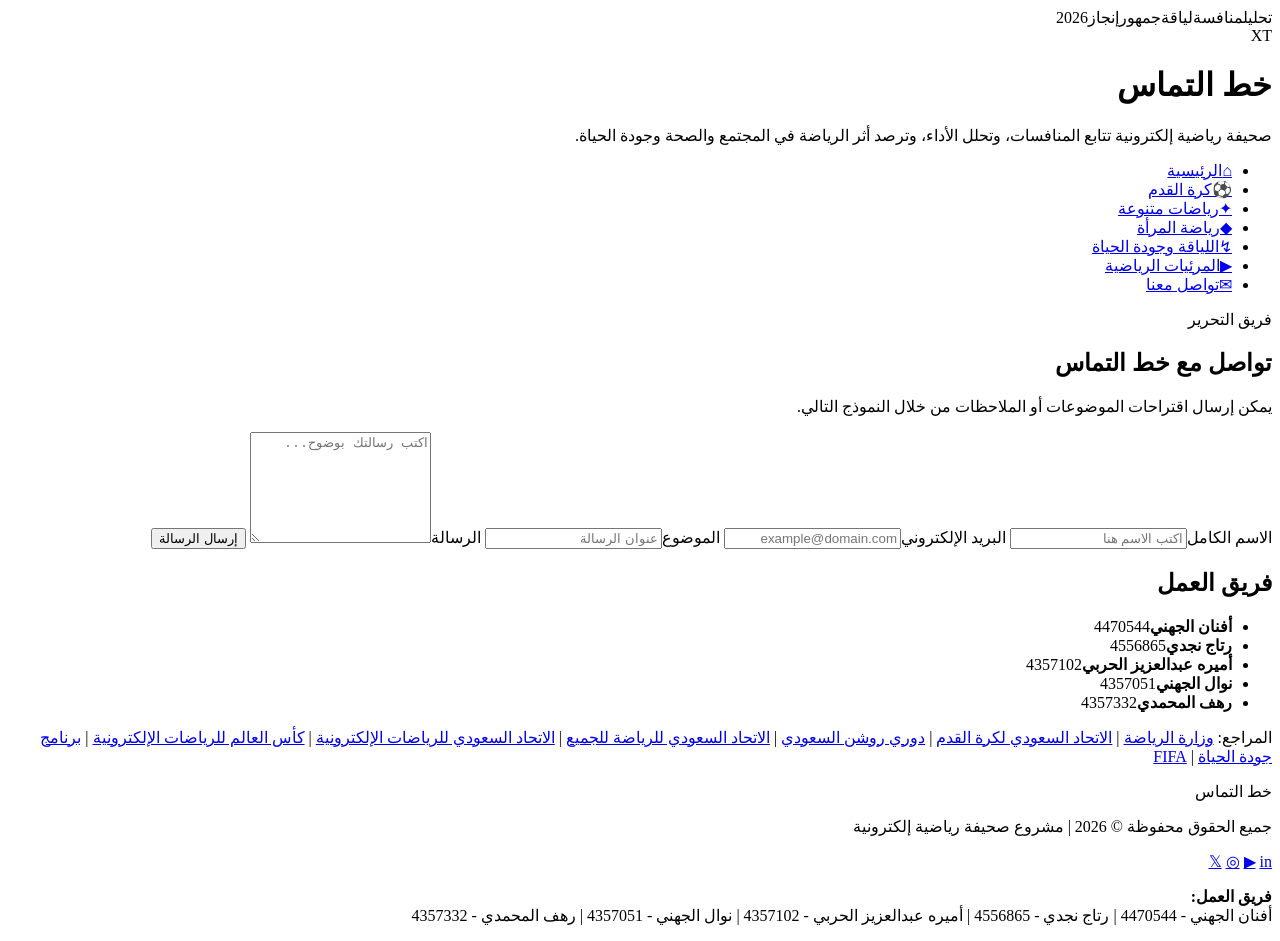
==== contact-1.html @ 6a3353a2 "Add files via upload" ====
<!DOCTYPE html>
<html lang="ar" dir="rtl">
<head>
<meta charset="UTF-8">
<meta name="viewport" content="width=device-width, initial-scale=1.0">
<title>خط التماس | تواصل معنا</title>
<meta name="description" content="صحيفة خط التماس الرياضية الإلكترونية: تحليل ومقالات ومرئيات رياضية حديثة.">
<link rel="stylesheet" href="style.css">
</head>
<body>
<header class="masthead">
  <div class="score-strip"><span>تحليل</span><span>منافسة</span><span>لياقة</span><span>جمهور</span><span>إنجاز</span><span>2026</span></div>
  <div class="brand-zone">
    <div class="brand-mark">XT</div>
    <div><h1>خط التماس</h1><p>صحيفة رياضية إلكترونية تتابع المنافسات، وتحلل الأداء، وترصد أثر الرياضة في المجتمع والصحة وجودة الحياة.</p></div>
  </div>
</header>
<nav class="nav-field"><ul><li><a href="index.html" class=""><span>⌂</span>الرئيسية</a></li>
<li><a href="football.html" class=""><span>⚽</span>كرة القدم</a></li>
<li><a href="sports.html" class=""><span>✦</span>رياضات متنوعة</a></li>
<li><a href="women.html" class=""><span>◆</span>رياضة المرأة</a></li>
<li><a href="fitness.html" class=""><span>↯</span>اللياقة وجودة الحياة</a></li>
<li><a href="media.html" class=""><span>▶</span>المرئيات الرياضية</a></li>
<li><a href="contact.html" class="active"><span>✉</span>تواصل معنا</a></li></ul></nav>
<main>
<section class="page-hero contact-bg">
  <span class="kicker">فريق التحرير</span>
  <h1>تواصل مع خط التماس</h1>
  <p>يمكن إرسال اقتراحات الموضوعات أو الملاحظات من خلال النموذج التالي.</p>
</section>
<section class="contact-layout">
  <form id="contactForm" class="contact-card">
    <label for="name">الاسم الكامل</label><input id="name" type="text" required placeholder="اكتب الاسم هنا">
    <label for="email">البريد الإلكتروني</label><input id="email" type="email" required placeholder="example@domain.com">
    <label for="subject">الموضوع</label><input id="subject" type="text" required placeholder="عنوان الرسالة">
    <label for="message">الرسالة</label><textarea id="message" rows="7" required placeholder="اكتب رسالتك بوضوح..."></textarea>
    <button type="submit">إرسال الرسالة</button>
  </form>
  <aside class="team-card">
    <h2>فريق العمل</h2>
    <ul>
      <li><strong>أفنان الجهني</strong><span>4470544</span></li>
      <li><strong>رتاج نجدي</strong><span>4556865</span></li>
      <li><strong>أميره عبدالعزيز الحربي</strong><span>4357102</span></li>
      <li><strong>نوال الجهني</strong><span>4357051</span></li>
      <li><strong>رهف المحمدي</strong><span>4357332</span></li>
    </ul>
  </aside>
</section>
<p class="references-line">المراجع:
<a href="https://mos.gov.sa/" target="_blank" rel="noopener noreferrer">وزارة الرياضة</a> |
<a href="https://www.saff.com.sa/" target="_blank" rel="noopener noreferrer">الاتحاد السعودي لكرة القدم</a> |
<a href="https://www.spl.com.sa/" target="_blank" rel="noopener noreferrer">دوري روشن السعودي</a> |
<a href="https://sportsforall.com.sa/" target="_blank" rel="noopener noreferrer">الاتحاد السعودي للرياضة للجميع</a> |
<a href="https://saudiesports.sa/" target="_blank" rel="noopener noreferrer">الاتحاد السعودي للرياضات الإلكترونية</a> |
<a href="https://esportsworldcup.com/" target="_blank" rel="noopener noreferrer">كأس العالم للرياضات الإلكترونية</a> |
<a href="https://www.vision2030.gov.sa/ar/explore/programs/quality-of-life-program/" target="_blank" rel="noopener noreferrer">برنامج جودة الحياة</a> |
<a href="https://www.fifa.com/" target="_blank" rel="noopener noreferrer">FIFA</a></p>
</main>
<footer>
  <div class="footer-logo">خط التماس</div>
  <p>جميع الحقوق محفوظة &copy; 2026 | مشروع صحيفة رياضية إلكترونية</p>
  <div class="social-section">
    <a href="https://x.com/" target="_blank" rel="noopener noreferrer" aria-label="إكس">𝕏</a>
    <a href="https://www.instagram.com/" target="_blank" rel="noopener noreferrer" aria-label="إنستغرام">◎</a>
    <a href="https://www.youtube.com/" target="_blank" rel="noopener noreferrer" aria-label="يوتيوب">▶</a>
    <a href="https://www.linkedin.com/" target="_blank" rel="noopener noreferrer" aria-label="لينكدإن">in</a>
  </div>
  <p class="footer-team"><strong>فريق العمل:</strong><br>أفنان الجهني - 4470544 | رتاج نجدي - 4556865 | أميره عبدالعزيز الحربي - 4357102 | نوال الجهني - 4357051 | رهف المحمدي - 4357332</p>
</footer>
<script src="script.js"></script>
</body>
</html>
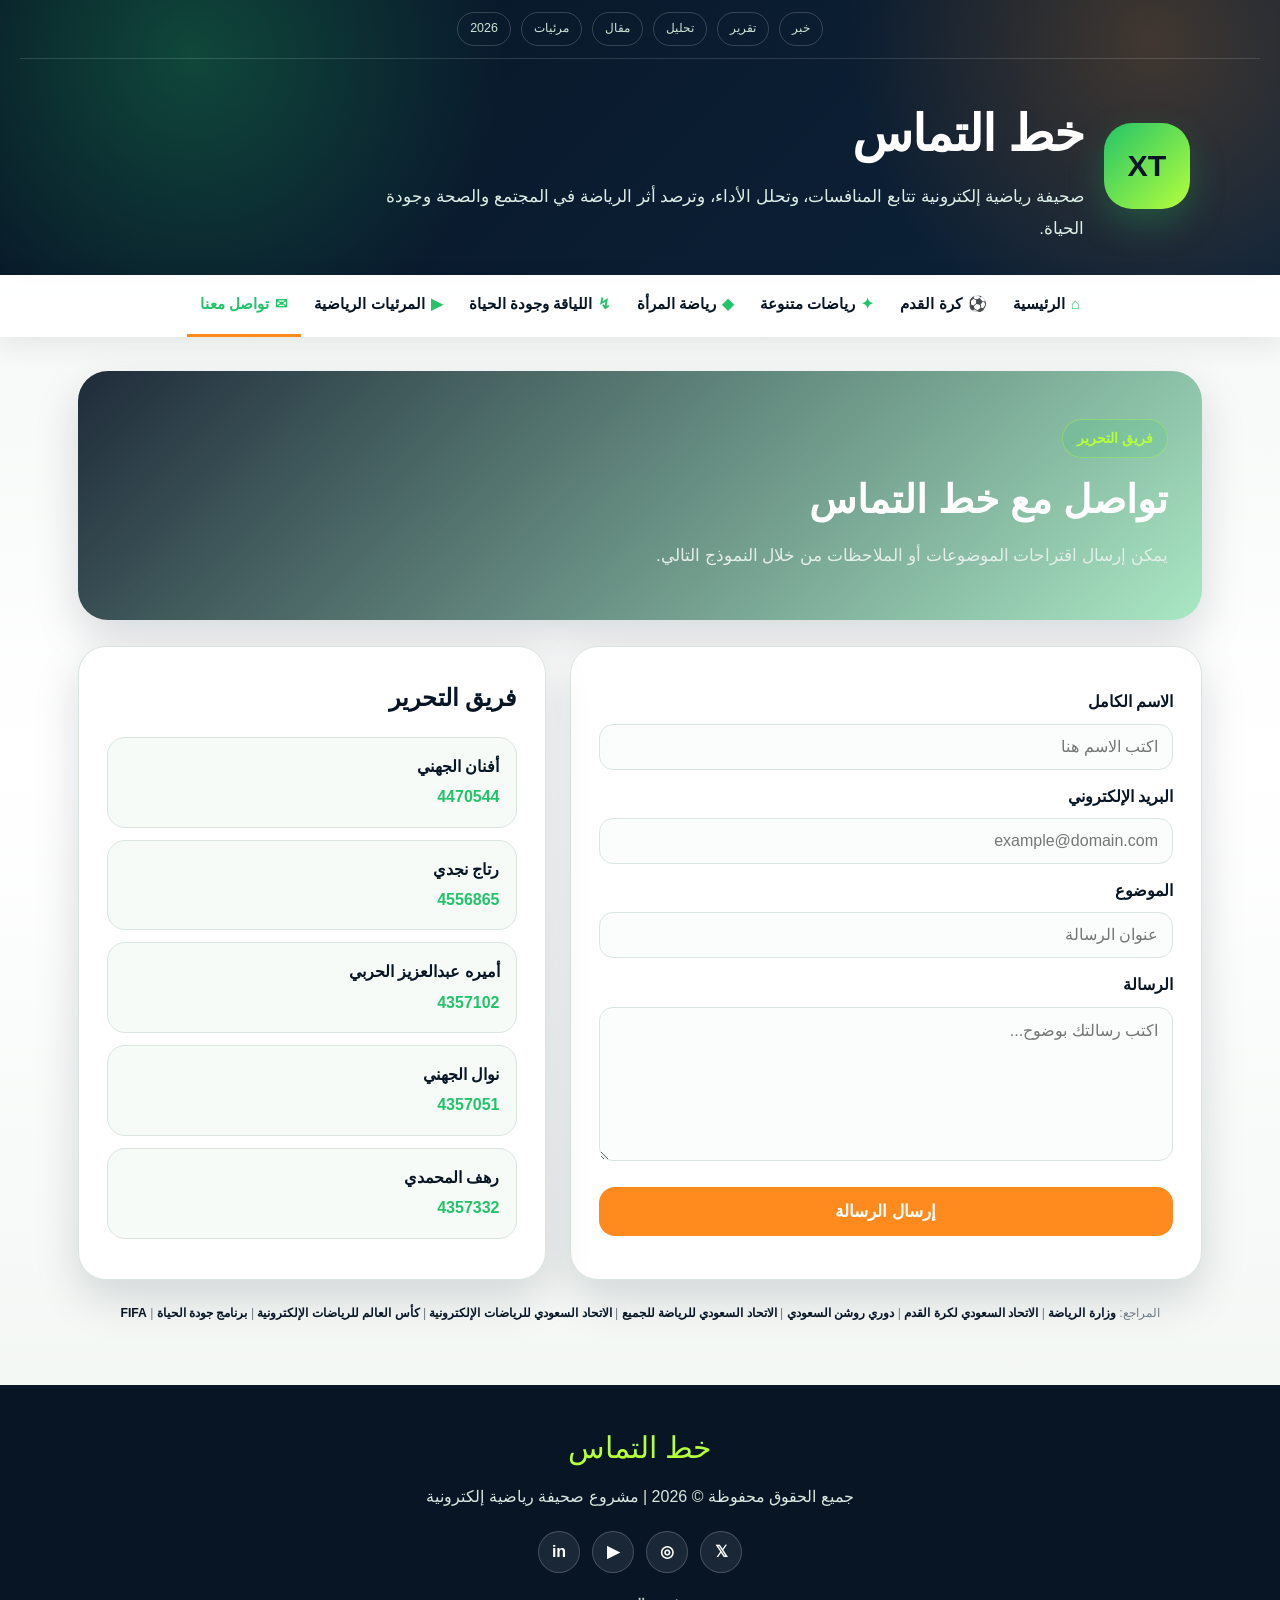
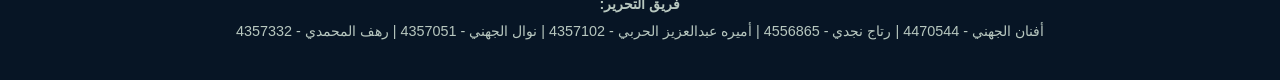
==== commit ccd6af83: "Add files via upload" ====
--- a/contact-1.html
+++ b/contact-1.html
@@ -4,50 +4,61 @@
 <meta charset="UTF-8">
 <meta name="viewport" content="width=device-width, initial-scale=1.0">
 <title>خط التماس | تواصل معنا</title>
-<meta name="description" content="صحيفة خط التماس الرياضية الإلكترونية: تحليل ومقالات ومرئيات رياضية حديثة.">
+<meta name="description" content="صحيفة خط التماس الرياضية الإلكترونية: أخبار وتقارير وتحليلات رياضية حديثة.">
 <link rel="stylesheet" href="style.css">
 </head>
 <body>
 <header class="masthead">
-  <div class="score-strip"><span>تحليل</span><span>منافسة</span><span>لياقة</span><span>جمهور</span><span>إنجاز</span><span>2026</span></div>
-  <div class="brand-zone">
-    <div class="brand-mark">XT</div>
-    <div><h1>خط التماس</h1><p>صحيفة رياضية إلكترونية تتابع المنافسات، وتحلل الأداء، وترصد أثر الرياضة في المجتمع والصحة وجودة الحياة.</p></div>
-  </div>
+    <div class="score-strip">
+        <span>خبر</span><span>تقرير</span><span>تحليل</span><span>مقال</span><span>مرئيات</span><span>2026</span>
+    </div>
+    <div class="brand-zone">
+        <div class="brand-mark">XT</div>
+        <div>
+            <h1>خط التماس</h1>
+            <p>صحيفة رياضية إلكترونية تتابع المنافسات، وتحلل الأداء، وترصد أثر الرياضة في المجتمع والصحة وجودة الحياة.</p>
+        </div>
+    </div>
 </header>
-<nav class="nav-field"><ul><li><a href="index.html" class=""><span>⌂</span>الرئيسية</a></li>
+<nav class="nav-field">
+    <ul><li><a href="index.html" class=""><span>⌂</span>الرئيسية</a></li>
 <li><a href="football.html" class=""><span>⚽</span>كرة القدم</a></li>
 <li><a href="sports.html" class=""><span>✦</span>رياضات متنوعة</a></li>
 <li><a href="women.html" class=""><span>◆</span>رياضة المرأة</a></li>
 <li><a href="fitness.html" class=""><span>↯</span>اللياقة وجودة الحياة</a></li>
 <li><a href="media.html" class=""><span>▶</span>المرئيات الرياضية</a></li>
-<li><a href="contact.html" class="active"><span>✉</span>تواصل معنا</a></li></ul></nav>
+<li><a href="contact.html" class="active"><span>✉</span>تواصل معنا</a></li></ul>
+</nav>
 <main>
 <section class="page-hero contact-bg">
-  <span class="kicker">فريق التحرير</span>
-  <h1>تواصل مع خط التماس</h1>
-  <p>يمكن إرسال اقتراحات الموضوعات أو الملاحظات من خلال النموذج التالي.</p>
+    <span class="kicker">فريق التحرير</span>
+    <h1>تواصل مع خط التماس</h1>
+    <p>يمكن إرسال اقتراحات الموضوعات أو الملاحظات من خلال النموذج التالي.</p>
 </section>
 <section class="contact-layout">
-  <form id="contactForm" class="contact-card">
-    <label for="name">الاسم الكامل</label><input id="name" type="text" required placeholder="اكتب الاسم هنا">
-    <label for="email">البريد الإلكتروني</label><input id="email" type="email" required placeholder="example@domain.com">
-    <label for="subject">الموضوع</label><input id="subject" type="text" required placeholder="عنوان الرسالة">
-    <label for="message">الرسالة</label><textarea id="message" rows="7" required placeholder="اكتب رسالتك بوضوح..."></textarea>
-    <button type="submit">إرسال الرسالة</button>
-  </form>
-  <aside class="team-card">
-    <h2>فريق العمل</h2>
-    <ul>
-      <li><strong>أفنان الجهني</strong><span>4470544</span></li>
-      <li><strong>رتاج نجدي</strong><span>4556865</span></li>
-      <li><strong>أميره عبدالعزيز الحربي</strong><span>4357102</span></li>
-      <li><strong>نوال الجهني</strong><span>4357051</span></li>
-      <li><strong>رهف المحمدي</strong><span>4357332</span></li>
-    </ul>
-  </aside>
+    <form id="contactForm" class="contact-card">
+        <label for="name">الاسم الكامل</label>
+        <input id="name" type="text" required placeholder="اكتب الاسم هنا">
+        <label for="email">البريد الإلكتروني</label>
+        <input id="email" type="email" required placeholder="example@domain.com">
+        <label for="subject">الموضوع</label>
+        <input id="subject" type="text" required placeholder="عنوان الرسالة">
+        <label for="message">الرسالة</label>
+        <textarea id="message" rows="7" required placeholder="اكتب رسالتك بوضوح..."></textarea>
+        <button type="submit">إرسال الرسالة</button>
+    </form>
+    <aside class="team-card">
+        <h2>فريق التحرير</h2>
+        <ul>
+            <li><strong>أفنان الجهني</strong><span>4470544</span></li>
+            <li><strong>رتاج نجدي</strong><span>4556865</span></li>
+            <li><strong>أميره عبدالعزيز الحربي</strong><span>4357102</span></li>
+            <li><strong>نوال الجهني</strong><span>4357051</span></li>
+            <li><strong>رهف المحمدي</strong><span>4357332</span></li>
+        </ul>
+    </aside>
 </section>
-<p class="references-line">المراجع:
+<p class="references-line">المراجع: 
 <a href="https://mos.gov.sa/" target="_blank" rel="noopener noreferrer">وزارة الرياضة</a> |
 <a href="https://www.saff.com.sa/" target="_blank" rel="noopener noreferrer">الاتحاد السعودي لكرة القدم</a> |
 <a href="https://www.spl.com.sa/" target="_blank" rel="noopener noreferrer">دوري روشن السعودي</a> |
@@ -58,15 +69,15 @@
 <a href="https://www.fifa.com/" target="_blank" rel="noopener noreferrer">FIFA</a></p>
 </main>
 <footer>
-  <div class="footer-logo">خط التماس</div>
-  <p>جميع الحقوق محفوظة &copy; 2026 | مشروع صحيفة رياضية إلكترونية</p>
-  <div class="social-section">
-    <a href="https://x.com/" target="_blank" rel="noopener noreferrer" aria-label="إكس">𝕏</a>
-    <a href="https://www.instagram.com/" target="_blank" rel="noopener noreferrer" aria-label="إنستغرام">◎</a>
-    <a href="https://www.youtube.com/" target="_blank" rel="noopener noreferrer" aria-label="يوتيوب">▶</a>
-    <a href="https://www.linkedin.com/" target="_blank" rel="noopener noreferrer" aria-label="لينكدإن">in</a>
-  </div>
-  <p class="footer-team"><strong>فريق العمل:</strong><br>أفنان الجهني - 4470544 | رتاج نجدي - 4556865 | أميره عبدالعزيز الحربي - 4357102 | نوال الجهني - 4357051 | رهف المحمدي - 4357332</p>
+    <div class="footer-logo">خط التماس</div>
+    <p>جميع الحقوق محفوظة &copy; 2026 | مشروع صحيفة رياضية إلكترونية</p>
+    <div class="social-section">
+        <a href="https://x.com/" target="_blank" rel="noopener noreferrer" aria-label="إكس">𝕏</a>
+        <a href="https://www.instagram.com/" target="_blank" rel="noopener noreferrer" aria-label="إنستغرام">◎</a>
+        <a href="https://www.youtube.com/" target="_blank" rel="noopener noreferrer" aria-label="يوتيوب">▶</a>
+        <a href="https://www.linkedin.com/" target="_blank" rel="noopener noreferrer" aria-label="لينكدإن">in</a>
+    </div>
+    <p class="footer-team"><strong>فريق التحرير:</strong><br>أفنان الجهني - 4470544 | رتاج نجدي - 4556865 | أميره عبدالعزيز الحربي - 4357102 | نوال الجهني - 4357051 | رهف المحمدي - 4357332</p>
 </footer>
 <script src="script.js"></script>
 </body>
--- a/style.css
+++ b/style.css
@@ -0,0 +1,22 @@
+@import url('https://fonts.googleapis.com/css2?family=Readex+Pro:wght@400;500;700&family=Noto+Kufi+Arabic:wght@600;700;800&display=swap');
+:root{--navy:#071525;--navy2:#0d233a;--green:#23c469;--lime:#b6ff3b;--orange:#ff8a1d;--white:#fff;--soft:#f3f7f5;--ink:#101820;--muted:#6c7883;--line:#dbe5df;--shadow:0 18px 45px rgba(7,21,37,.15)}
+*{box-sizing:border-box;margin:0;padding:0}
+body{direction:rtl;text-align:right;background:linear-gradient(180deg,#eef4f0 0%,#fff 45%,#eef4f0 100%);color:var(--ink);font-family:'Readex Pro',Tahoma,Arial,sans-serif;line-height:1.9}
+a{text-decoration:none}.masthead{background:radial-gradient(circle at 15% 20%,rgba(35,196,105,.28),transparent 28%),radial-gradient(circle at 90% 15%,rgba(255,138,29,.22),transparent 26%),linear-gradient(135deg,var(--navy),var(--navy2));color:var(--white);padding:0 20px 30px;overflow:hidden;position:relative}
+.score-strip{display:flex;justify-content:center;gap:10px;flex-wrap:wrap;padding:12px 0;border-bottom:1px solid rgba(255,255,255,.14)}
+.score-strip span{font-size:.78rem;color:#cce6d6;border:1px solid rgba(255,255,255,.18);border-radius:999px;padding:4px 12px}
+.brand-zone{max-width:1100px;margin:28px auto 0;display:flex;align-items:center;gap:20px}.brand-mark{width:86px;height:86px;border-radius:28px;background:linear-gradient(135deg,var(--green),var(--lime));color:var(--navy);display:flex;align-items:center;justify-content:center;font-family:'Noto Kufi Arabic',sans-serif;font-weight:800;font-size:1.9rem;box-shadow:0 15px 35px rgba(35,196,105,.25)}
+.brand-zone h1{font-family:'Noto Kufi Arabic',sans-serif;font-size:3.1rem;letter-spacing:-1px}.brand-zone p{max-width:720px;color:#dceee5;font-size:1.05rem}
+.nav-field{background:rgba(255,255,255,.92);backdrop-filter:blur(14px);position:sticky;top:0;z-index:20;box-shadow:0 8px 28px rgba(7,21,37,.08)}
+.nav-field ul{list-style:none;display:flex;justify-content:center;flex-wrap:wrap;max-width:1180px;margin:auto}.nav-field a{color:var(--navy);display:flex;align-items:center;gap:6px;padding:15px 13px;font-size:.95rem;font-weight:700;border-bottom:3px solid transparent}.nav-field a span{color:var(--green);font-weight:800}.nav-field a.active,.nav-field a:hover{border-bottom-color:var(--orange);color:var(--green)}
+main{max-width:1160px;margin:34px auto;padding:0 18px}.lead-arena{display:grid;grid-template-columns:1fr 1fr;gap:28px;align-items:center;background:var(--navy);color:var(--white);border-radius:30px;padding:34px;box-shadow:var(--shadow);overflow:hidden}.kicker{display:inline-block;background:rgba(35,196,105,.14);color:var(--lime);border:1px solid rgba(182,255,59,.35);padding:6px 14px;border-radius:999px;font-size:.85rem;font-weight:700;margin-bottom:14px}
+.lead-copy h2{font-family:'Noto Kufi Arabic',sans-serif;font-size:2.8rem;line-height:1.35;margin-bottom:14px}.lead-copy p{color:#e3eee8;margin-bottom:13px;text-align:justify}.action-link{display:inline-block;margin-top:10px;background:var(--orange);color:#fff;padding:12px 22px;border-radius:14px;font-weight:700}.lead-visual{position:relative}.lead-visual img{width:100%;height:390px;object-fit:cover;border-radius:26px;filter:saturate(1.08)}.floating-card{position:absolute;bottom:18px;right:18px;background:rgba(255,255,255,.92);color:var(--navy);border-radius:18px;padding:14px 18px;box-shadow:var(--shadow)}.floating-card strong{display:block;color:var(--green);font-size:1.2rem}
+.dashboard{display:grid;grid-template-columns:repeat(3,1fr);gap:18px;margin:26px 0}.dash-item{background:#fff;border:1px solid var(--line);border-radius:22px;padding:22px;box-shadow:0 12px 30px rgba(7,21,37,.06)}.dash-item strong{display:block;color:var(--navy);font-size:1.35rem;margin-bottom:4px}.dash-item span{color:var(--muted)}
+.section-title{margin:42px 0 22px;display:flex;align-items:end;justify-content:space-between;gap:18px;border-right:7px solid var(--green);padding-right:18px}.section-title span{color:var(--orange);font-weight:700}.section-title h2{font-family:'Noto Kufi Arabic',sans-serif;color:var(--navy);font-size:1.9rem}.portal-grid{display:grid;grid-template-columns:repeat(auto-fit,minmax(245px,1fr));gap:22px}.portal-grid article{background:#fff;border-radius:24px;overflow:hidden;box-shadow:var(--shadow);border:1px solid rgba(7,21,37,.06)}.portal-grid img{width:100%;height:190px;object-fit:cover}.portal-grid div{padding:20px}.portal-grid span{color:var(--orange);font-size:1.6rem}.portal-grid h3{font-family:'Noto Kufi Arabic',sans-serif;color:var(--navy);font-size:1.3rem}.portal-grid p{color:var(--muted);font-size:.98rem;margin:8px 0 16px}.portal-grid a{color:var(--green);font-weight:700}
+.page-hero{border-radius:30px;padding:48px 34px;color:#fff;background:linear-gradient(135deg,rgba(7,21,37,.92),rgba(13,35,58,.82)),url('https://images.unsplash.com/photo-1574629810360-7efbbe195018?auto=format&fit=crop&w=1500&q=80') center/cover;box-shadow:var(--shadow)}.page-hero h1{font-family:'Noto Kufi Arabic',sans-serif;font-size:2.45rem;line-height:1.45;max-width:880px}.page-hero p{max-width:850px;color:#e4eee8;font-size:1.08rem;margin-top:10px}
+.sports-bg{background:linear-gradient(135deg,rgba(7,21,37,.9),rgba(35,196,105,.45)),url('https://images.unsplash.com/photo-1553284965-83fd3e82fa5a?auto=format&fit=crop&w=1500&q=80') center/cover}.women-bg{background:linear-gradient(135deg,rgba(7,21,37,.9),rgba(255,138,29,.34)),url('https://images.unsplash.com/photo-1571019613454-1cb2f99b2d8b?auto=format&fit=crop&w=1500&q=80') center/cover}.fitness-bg{background:linear-gradient(135deg,rgba(7,21,37,.9),rgba(35,196,105,.36)),url('https://images.unsplash.com/photo-1476480862126-209bfaa8edc8?auto=format&fit=crop&w=1500&q=80') center/cover}.media-bg{background:linear-gradient(135deg,rgba(7,21,37,.9),rgba(255,138,29,.4)),url('https://images.unsplash.com/photo-1461896836934-ffe607ba8211?auto=format&fit=crop&w=1500&q=80') center/cover}.contact-bg{background:linear-gradient(135deg,rgba(7,21,37,.9),rgba(35,196,105,.38)),url('https://images.unsplash.com/photo-1522778119026-d647f0596c20?auto=format&fit=crop&w=1500&q=80') center/cover}
+.article-shell{margin-top:26px;display:grid;gap:26px}.long-read{background:#fff;border:1px solid var(--line);border-radius:28px;padding:28px;box-shadow:0 14px 34px rgba(7,21,37,.07)}.read-head{display:flex;align-items:center;gap:12px;flex-wrap:wrap;margin-bottom:16px}.read-head span{background:var(--navy);color:var(--lime);border-radius:999px;padding:6px 14px;font-size:.84rem}.read-head h2{font-family:'Noto Kufi Arabic',sans-serif;color:var(--navy);font-size:1.65rem}.long-read img{width:100%;height:350px;object-fit:cover;border-radius:22px;margin-bottom:20px}.long-read p{color:#37424a;margin-bottom:14px;text-align:justify;font-size:1.04rem}.source-note{background:#f6fbf8;border-right:5px solid var(--green);padding:13px 16px;border-radius:16px;color:#52606a!important}.source-note a{color:var(--navy);font-weight:700}
+.visual-panel{background:#fff;border-radius:26px;padding:28px;box-shadow:var(--shadow);border:1px solid var(--line)}.visual-panel h2{font-family:'Noto Kufi Arabic',sans-serif;color:var(--navy);margin-bottom:18px}.media-cards,.video-grid{display:grid;grid-template-columns:repeat(auto-fit,minmax(220px,1fr));gap:18px}.media-cards div,.video-card{background:linear-gradient(180deg,#fff,#f6fbf8);border:1px solid var(--line);border-radius:20px;padding:20px}.media-cards strong,.video-card h3{color:var(--navy);font-size:1.15rem}.media-cards p,.video-card p{color:var(--muted);margin-top:8px}.video-card{text-align:center}.play{width:58px;height:58px;border-radius:50%;margin:0 auto 12px;background:var(--orange);color:#fff;display:flex;align-items:center;justify-content:center;font-weight:800}.video-card a{display:inline-block;margin-top:14px;background:var(--green);color:#fff;padding:9px 18px;border-radius:13px;font-weight:700}.timeline-sport{display:flex;align-items:center;justify-content:center;gap:12px;flex-wrap:wrap;margin:20px 0}.timeline-sport div{background:var(--navy);color:#fff;border-radius:18px;padding:14px 22px;font-weight:700}.timeline-sport span{width:42px;height:4px;border-radius:999px;background:var(--orange)}
+.contact-layout{display:grid;grid-template-columns:1.15fr .85fr;gap:24px;margin-top:26px}.contact-card,.team-card{background:#fff;border-radius:28px;padding:28px;box-shadow:var(--shadow);border:1px solid var(--line)}.contact-card label{display:block;color:var(--navy);font-weight:700;margin:12px 0 6px}.contact-card input,.contact-card textarea{width:100%;border:1px solid var(--line);border-radius:14px;padding:13px 14px;font-family:inherit;font-size:1rem;background:#fbfdfc}.contact-card input:focus,.contact-card textarea:focus{outline:none;border-color:var(--green)}.contact-card button{width:100%;margin-top:16px;border:0;background:var(--orange);color:#fff;border-radius:16px;padding:14px;font-weight:800;font-size:1.05rem;cursor:pointer}.team-card h2{font-family:'Noto Kufi Arabic',sans-serif;color:var(--navy);margin-bottom:16px}.team-card ul{list-style:none}.team-card li{background:#f6fbf8;border:1px solid var(--line);border-radius:18px;padding:14px 16px;margin-bottom:12px}.team-card strong{display:block;color:var(--navy)}.team-card span{color:var(--green);font-weight:700}.references-line{margin:22px auto 0;font-size:.76rem;color:#6f7b84;text-align:center}.references-line a{font-size:.76rem;color:var(--navy);font-weight:700}
+footer{margin-top:60px;background:var(--navy);color:#dbe8e1;padding:34px 20px;text-align:center}.footer-logo{font-family:'Noto Kufi Arabic',sans-serif;font-size:1.9rem;color:var(--lime);margin-bottom:6px}.social-section{display:flex;gap:12px;justify-content:center;margin:18px 0}.social-section a{width:42px;height:42px;border-radius:50%;display:flex;align-items:center;justify-content:center;background:rgba(255,255,255,.08);color:#fff;border:1px solid rgba(255,255,255,.2);font-weight:800}.footer-team{font-size:.9rem;color:#b7c7bf}
+@media(max-width:800px){.brand-zone{align-items:flex-start}.brand-zone h1{font-size:2.25rem}.brand-mark{width:70px;height:70px;font-size:1.45rem}.nav-field a{font-size:.86rem;padding:11px 8px}main{padding:0 12px;margin:24px auto}.lead-arena,.contact-layout{grid-template-columns:1fr}.lead-arena{padding:24px;border-radius:24px}.lead-copy h2,.page-hero h1{font-size:1.85rem}.lead-visual img,.long-read img{height:245px}.dashboard{grid-template-columns:1fr}.section-title{display:block}.long-read,.visual-panel,.contact-card,.team-card{padding:20px}.timeline-sport span{width:24px}}
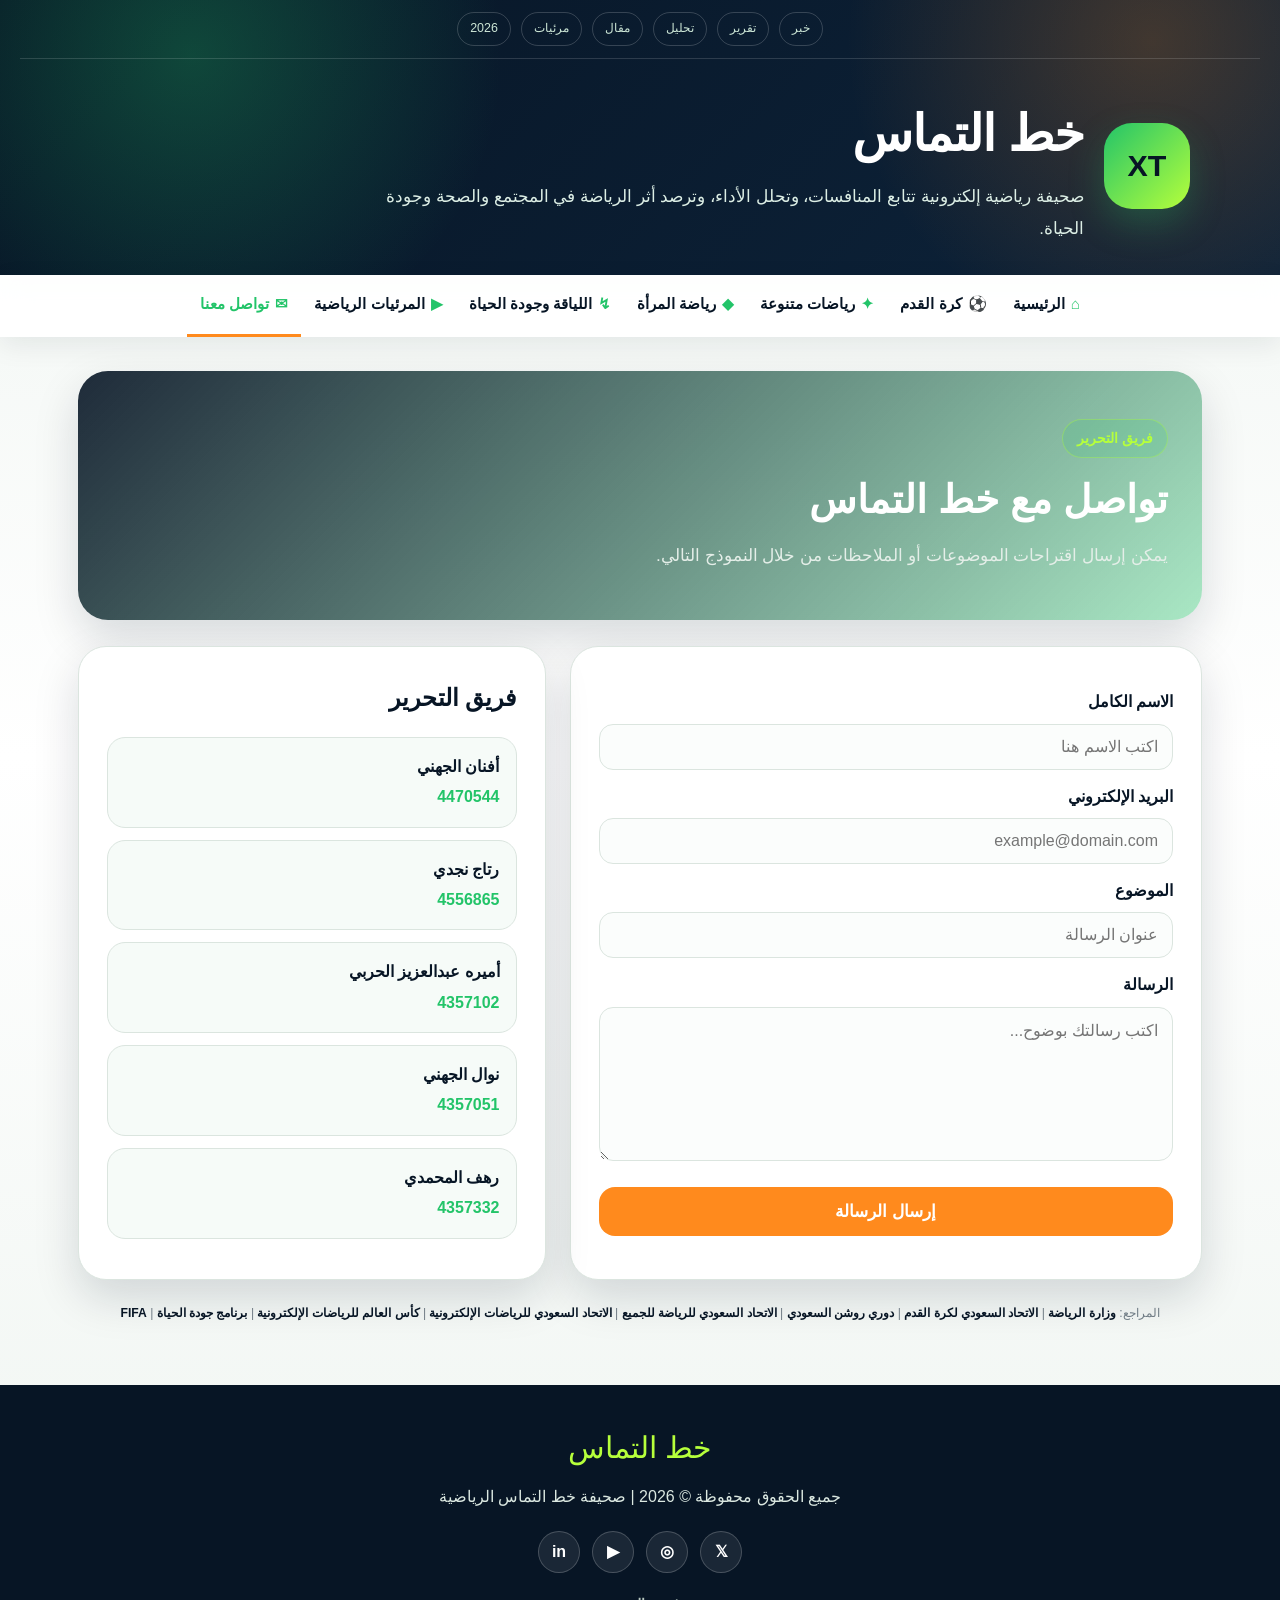
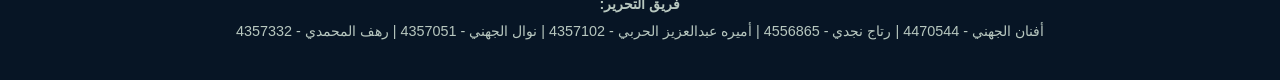
==== commit 585d62c1: "Add files via upload" ====
--- a/contact-1.html
+++ b/contact-1.html
@@ -10,7 +10,12 @@
 <body>
 <header class="masthead">
     <div class="score-strip">
-        <span>خبر</span><span>تقرير</span><span>تحليل</span><span>مقال</span><span>مرئيات</span><span>2026</span>
+        <span>خبر</span>
+        <span>تقرير</span>
+        <span>تحليل</span>
+        <span>مقال</span>
+        <span>مرئيات</span>
+        <span>2026</span>
     </div>
     <div class="brand-zone">
         <div class="brand-mark">XT</div>
@@ -21,13 +26,15 @@
     </div>
 </header>
 <nav class="nav-field">
-    <ul><li><a href="index.html" class=""><span>⌂</span>الرئيسية</a></li>
+    <ul>
+        <li><a href="index.html" class=""><span>⌂</span>الرئيسية</a></li>
 <li><a href="football.html" class=""><span>⚽</span>كرة القدم</a></li>
 <li><a href="sports.html" class=""><span>✦</span>رياضات متنوعة</a></li>
 <li><a href="women.html" class=""><span>◆</span>رياضة المرأة</a></li>
 <li><a href="fitness.html" class=""><span>↯</span>اللياقة وجودة الحياة</a></li>
 <li><a href="media.html" class=""><span>▶</span>المرئيات الرياضية</a></li>
-<li><a href="contact.html" class="active"><span>✉</span>تواصل معنا</a></li></ul>
+<li><a href="contact.html" class="active"><span>✉</span>تواصل معنا</a></li>
+    </ul>
 </nav>
 <main>
 <section class="page-hero contact-bg">
@@ -39,14 +46,19 @@
     <form id="contactForm" class="contact-card">
         <label for="name">الاسم الكامل</label>
         <input id="name" type="text" required placeholder="اكتب الاسم هنا">
+
         <label for="email">البريد الإلكتروني</label>
         <input id="email" type="email" required placeholder="example@domain.com">
+
         <label for="subject">الموضوع</label>
         <input id="subject" type="text" required placeholder="عنوان الرسالة">
+
         <label for="message">الرسالة</label>
         <textarea id="message" rows="7" required placeholder="اكتب رسالتك بوضوح..."></textarea>
+
         <button type="submit">إرسال الرسالة</button>
     </form>
+
     <aside class="team-card">
         <h2>فريق التحرير</h2>
         <ul>
@@ -70,7 +82,7 @@
 </main>
 <footer>
     <div class="footer-logo">خط التماس</div>
-    <p>جميع الحقوق محفوظة &copy; 2026 | مشروع صحيفة رياضية إلكترونية</p>
+    <p>جميع الحقوق محفوظة &copy; 2026 | صحيفة خط التماس الرياضية</p>
     <div class="social-section">
         <a href="https://x.com/" target="_blank" rel="noopener noreferrer" aria-label="إكس">𝕏</a>
         <a href="https://www.instagram.com/" target="_blank" rel="noopener noreferrer" aria-label="إنستغرام">◎</a>
--- a/style.css
+++ b/style.css
@@ -1,22 +1,62 @@
 @import url('https://fonts.googleapis.com/css2?family=Readex+Pro:wght@400;500;700&family=Noto+Kufi+Arabic:wght@600;700;800&display=swap');
-:root{--navy:#071525;--navy2:#0d233a;--green:#23c469;--lime:#b6ff3b;--orange:#ff8a1d;--white:#fff;--soft:#f3f7f5;--ink:#101820;--muted:#6c7883;--line:#dbe5df;--shadow:0 18px 45px rgba(7,21,37,.15)}
+
+:root{
+    --navy:#071525;--navy2:#0d233a;--green:#23c469;--lime:#b6ff3b;--orange:#ff8a1d;--white:#ffffff;--soft:#f3f7f5;--ink:#101820;--muted:#6c7883;--line:#dbe5df;--shadow:0 18px 45px rgba(7,21,37,.15)
+}
 *{box-sizing:border-box;margin:0;padding:0}
-body{direction:rtl;text-align:right;background:linear-gradient(180deg,#eef4f0 0%,#fff 45%,#eef4f0 100%);color:var(--ink);font-family:'Readex Pro',Tahoma,Arial,sans-serif;line-height:1.9}
-a{text-decoration:none}.masthead{background:radial-gradient(circle at 15% 20%,rgba(35,196,105,.28),transparent 28%),radial-gradient(circle at 90% 15%,rgba(255,138,29,.22),transparent 26%),linear-gradient(135deg,var(--navy),var(--navy2));color:var(--white);padding:0 20px 30px;overflow:hidden;position:relative}
+body{direction:rtl;text-align:right;background:linear-gradient(180deg,#eef4f0 0%,#ffffff 45%,#eef4f0 100%);color:var(--ink);font-family:'Readex Pro',Tahoma,Arial,sans-serif;line-height:1.9}
+a{text-decoration:none}
+.masthead{background:radial-gradient(circle at 15% 20%,rgba(35,196,105,.28),transparent 28%),radial-gradient(circle at 90% 15%,rgba(255,138,29,.22),transparent 26%),linear-gradient(135deg,var(--navy),var(--navy2));color:var(--white);padding:0 20px 30px;overflow:hidden;position:relative}
 .score-strip{display:flex;justify-content:center;gap:10px;flex-wrap:wrap;padding:12px 0;border-bottom:1px solid rgba(255,255,255,.14)}
 .score-strip span{font-size:.78rem;color:#cce6d6;border:1px solid rgba(255,255,255,.18);border-radius:999px;padding:4px 12px}
-.brand-zone{max-width:1100px;margin:28px auto 0;display:flex;align-items:center;gap:20px}.brand-mark{width:86px;height:86px;border-radius:28px;background:linear-gradient(135deg,var(--green),var(--lime));color:var(--navy);display:flex;align-items:center;justify-content:center;font-family:'Noto Kufi Arabic',sans-serif;font-weight:800;font-size:1.9rem;box-shadow:0 15px 35px rgba(35,196,105,.25)}
-.brand-zone h1{font-family:'Noto Kufi Arabic',sans-serif;font-size:3.1rem;letter-spacing:-1px}.brand-zone p{max-width:720px;color:#dceee5;font-size:1.05rem}
+.brand-zone{max-width:1100px;margin:28px auto 0;display:flex;align-items:center;gap:20px}
+.brand-mark{width:86px;height:86px;border-radius:28px;background:linear-gradient(135deg,var(--green),var(--lime));color:var(--navy);display:flex;align-items:center;justify-content:center;font-family:'Noto Kufi Arabic',sans-serif;font-weight:800;font-size:1.9rem;box-shadow:0 15px 35px rgba(35,196,105,.25)}
+.brand-zone h1{font-family:'Noto Kufi Arabic',sans-serif;font-size:3.1rem;letter-spacing:-1px}
+.brand-zone p{max-width:720px;color:#dceee5;font-size:1.05rem}
 .nav-field{background:rgba(255,255,255,.92);backdrop-filter:blur(14px);position:sticky;top:0;z-index:20;box-shadow:0 8px 28px rgba(7,21,37,.08)}
-.nav-field ul{list-style:none;display:flex;justify-content:center;flex-wrap:wrap;max-width:1180px;margin:auto}.nav-field a{color:var(--navy);display:flex;align-items:center;gap:6px;padding:15px 13px;font-size:.95rem;font-weight:700;border-bottom:3px solid transparent}.nav-field a span{color:var(--green);font-weight:800}.nav-field a.active,.nav-field a:hover{border-bottom-color:var(--orange);color:var(--green)}
-main{max-width:1160px;margin:34px auto;padding:0 18px}.lead-arena{display:grid;grid-template-columns:1fr 1fr;gap:28px;align-items:center;background:var(--navy);color:var(--white);border-radius:30px;padding:34px;box-shadow:var(--shadow);overflow:hidden}.kicker{display:inline-block;background:rgba(35,196,105,.14);color:var(--lime);border:1px solid rgba(182,255,59,.35);padding:6px 14px;border-radius:999px;font-size:.85rem;font-weight:700;margin-bottom:14px}
-.lead-copy h2{font-family:'Noto Kufi Arabic',sans-serif;font-size:2.8rem;line-height:1.35;margin-bottom:14px}.lead-copy p{color:#e3eee8;margin-bottom:13px;text-align:justify}.action-link{display:inline-block;margin-top:10px;background:var(--orange);color:#fff;padding:12px 22px;border-radius:14px;font-weight:700}.lead-visual{position:relative}.lead-visual img{width:100%;height:390px;object-fit:cover;border-radius:26px;filter:saturate(1.08)}.floating-card{position:absolute;bottom:18px;right:18px;background:rgba(255,255,255,.92);color:var(--navy);border-radius:18px;padding:14px 18px;box-shadow:var(--shadow)}.floating-card strong{display:block;color:var(--green);font-size:1.2rem}
-.dashboard{display:grid;grid-template-columns:repeat(3,1fr);gap:18px;margin:26px 0}.dash-item{background:#fff;border:1px solid var(--line);border-radius:22px;padding:22px;box-shadow:0 12px 30px rgba(7,21,37,.06)}.dash-item strong{display:block;color:var(--navy);font-size:1.35rem;margin-bottom:4px}.dash-item span{color:var(--muted)}
-.section-title{margin:42px 0 22px;display:flex;align-items:end;justify-content:space-between;gap:18px;border-right:7px solid var(--green);padding-right:18px}.section-title span{color:var(--orange);font-weight:700}.section-title h2{font-family:'Noto Kufi Arabic',sans-serif;color:var(--navy);font-size:1.9rem}.portal-grid{display:grid;grid-template-columns:repeat(auto-fit,minmax(245px,1fr));gap:22px}.portal-grid article{background:#fff;border-radius:24px;overflow:hidden;box-shadow:var(--shadow);border:1px solid rgba(7,21,37,.06)}.portal-grid img{width:100%;height:190px;object-fit:cover}.portal-grid div{padding:20px}.portal-grid span{color:var(--orange);font-size:1.6rem}.portal-grid h3{font-family:'Noto Kufi Arabic',sans-serif;color:var(--navy);font-size:1.3rem}.portal-grid p{color:var(--muted);font-size:.98rem;margin:8px 0 16px}.portal-grid a{color:var(--green);font-weight:700}
-.page-hero{border-radius:30px;padding:48px 34px;color:#fff;background:linear-gradient(135deg,rgba(7,21,37,.92),rgba(13,35,58,.82)),url('https://images.unsplash.com/photo-1574629810360-7efbbe195018?auto=format&fit=crop&w=1500&q=80') center/cover;box-shadow:var(--shadow)}.page-hero h1{font-family:'Noto Kufi Arabic',sans-serif;font-size:2.45rem;line-height:1.45;max-width:880px}.page-hero p{max-width:850px;color:#e4eee8;font-size:1.08rem;margin-top:10px}
-.sports-bg{background:linear-gradient(135deg,rgba(7,21,37,.9),rgba(35,196,105,.45)),url('https://images.unsplash.com/photo-1553284965-83fd3e82fa5a?auto=format&fit=crop&w=1500&q=80') center/cover}.women-bg{background:linear-gradient(135deg,rgba(7,21,37,.9),rgba(255,138,29,.34)),url('https://images.unsplash.com/photo-1571019613454-1cb2f99b2d8b?auto=format&fit=crop&w=1500&q=80') center/cover}.fitness-bg{background:linear-gradient(135deg,rgba(7,21,37,.9),rgba(35,196,105,.36)),url('https://images.unsplash.com/photo-1476480862126-209bfaa8edc8?auto=format&fit=crop&w=1500&q=80') center/cover}.media-bg{background:linear-gradient(135deg,rgba(7,21,37,.9),rgba(255,138,29,.4)),url('https://images.unsplash.com/photo-1461896836934-ffe607ba8211?auto=format&fit=crop&w=1500&q=80') center/cover}.contact-bg{background:linear-gradient(135deg,rgba(7,21,37,.9),rgba(35,196,105,.38)),url('https://images.unsplash.com/photo-1522778119026-d647f0596c20?auto=format&fit=crop&w=1500&q=80') center/cover}
-.article-shell{margin-top:26px;display:grid;gap:26px}.long-read{background:#fff;border:1px solid var(--line);border-radius:28px;padding:28px;box-shadow:0 14px 34px rgba(7,21,37,.07)}.read-head{display:flex;align-items:center;gap:12px;flex-wrap:wrap;margin-bottom:16px}.read-head span{background:var(--navy);color:var(--lime);border-radius:999px;padding:6px 14px;font-size:.84rem}.read-head h2{font-family:'Noto Kufi Arabic',sans-serif;color:var(--navy);font-size:1.65rem}.long-read img{width:100%;height:350px;object-fit:cover;border-radius:22px;margin-bottom:20px}.long-read p{color:#37424a;margin-bottom:14px;text-align:justify;font-size:1.04rem}.source-note{background:#f6fbf8;border-right:5px solid var(--green);padding:13px 16px;border-radius:16px;color:#52606a!important}.source-note a{color:var(--navy);font-weight:700}
-.visual-panel{background:#fff;border-radius:26px;padding:28px;box-shadow:var(--shadow);border:1px solid var(--line)}.visual-panel h2{font-family:'Noto Kufi Arabic',sans-serif;color:var(--navy);margin-bottom:18px}.media-cards,.video-grid{display:grid;grid-template-columns:repeat(auto-fit,minmax(220px,1fr));gap:18px}.media-cards div,.video-card{background:linear-gradient(180deg,#fff,#f6fbf8);border:1px solid var(--line);border-radius:20px;padding:20px}.media-cards strong,.video-card h3{color:var(--navy);font-size:1.15rem}.media-cards p,.video-card p{color:var(--muted);margin-top:8px}.video-card{text-align:center}.play{width:58px;height:58px;border-radius:50%;margin:0 auto 12px;background:var(--orange);color:#fff;display:flex;align-items:center;justify-content:center;font-weight:800}.video-card a{display:inline-block;margin-top:14px;background:var(--green);color:#fff;padding:9px 18px;border-radius:13px;font-weight:700}.timeline-sport{display:flex;align-items:center;justify-content:center;gap:12px;flex-wrap:wrap;margin:20px 0}.timeline-sport div{background:var(--navy);color:#fff;border-radius:18px;padding:14px 22px;font-weight:700}.timeline-sport span{width:42px;height:4px;border-radius:999px;background:var(--orange)}
-.contact-layout{display:grid;grid-template-columns:1.15fr .85fr;gap:24px;margin-top:26px}.contact-card,.team-card{background:#fff;border-radius:28px;padding:28px;box-shadow:var(--shadow);border:1px solid var(--line)}.contact-card label{display:block;color:var(--navy);font-weight:700;margin:12px 0 6px}.contact-card input,.contact-card textarea{width:100%;border:1px solid var(--line);border-radius:14px;padding:13px 14px;font-family:inherit;font-size:1rem;background:#fbfdfc}.contact-card input:focus,.contact-card textarea:focus{outline:none;border-color:var(--green)}.contact-card button{width:100%;margin-top:16px;border:0;background:var(--orange);color:#fff;border-radius:16px;padding:14px;font-weight:800;font-size:1.05rem;cursor:pointer}.team-card h2{font-family:'Noto Kufi Arabic',sans-serif;color:var(--navy);margin-bottom:16px}.team-card ul{list-style:none}.team-card li{background:#f6fbf8;border:1px solid var(--line);border-radius:18px;padding:14px 16px;margin-bottom:12px}.team-card strong{display:block;color:var(--navy)}.team-card span{color:var(--green);font-weight:700}.references-line{margin:22px auto 0;font-size:.76rem;color:#6f7b84;text-align:center}.references-line a{font-size:.76rem;color:var(--navy);font-weight:700}
+.nav-field ul{list-style:none;display:flex;justify-content:center;flex-wrap:wrap;max-width:1180px;margin:auto}
+.nav-field a{color:var(--navy);display:flex;align-items:center;gap:6px;padding:15px 13px;font-size:.95rem;font-weight:700;border-bottom:3px solid transparent}
+.nav-field a span{color:var(--green);font-weight:800}
+.nav-field a.active,.nav-field a:hover{border-bottom-color:var(--orange);color:var(--green)}
+main{max-width:1160px;margin:34px auto;padding:0 18px}
+.lead-arena{display:grid;grid-template-columns:1fr 1fr;gap:28px;align-items:center;background:var(--navy);color:var(--white);border-radius:30px;padding:34px;box-shadow:var(--shadow);overflow:hidden}
+.kicker{display:inline-block;background:rgba(35,196,105,.14);color:var(--lime);border:1px solid rgba(182,255,59,.35);padding:6px 14px;border-radius:999px;font-size:.85rem;font-weight:700;margin-bottom:14px}
+.lead-copy h2{font-family:'Noto Kufi Arabic',sans-serif;font-size:2.8rem;line-height:1.35;margin-bottom:14px}
+.lead-copy p{color:#e3eee8;margin-bottom:13px;text-align:justify}
+.action-link{display:inline-block;margin-top:10px;background:var(--orange);color:#fff;padding:12px 22px;border-radius:14px;font-weight:700}
+.lead-visual{position:relative}.lead-visual img{width:100%;height:390px;object-fit:cover;border-radius:26px;filter:saturate(1.08)}
+.floating-card{position:absolute;bottom:18px;right:18px;background:rgba(255,255,255,.92);color:var(--navy);border-radius:18px;padding:14px 18px;box-shadow:var(--shadow)}
+.floating-card strong{display:block;color:var(--green);font-size:1.2rem}
+.dashboard{display:grid;grid-template-columns:repeat(3,1fr);gap:18px;margin:26px 0}
+.dash-item{background:#fff;border:1px solid var(--line);border-radius:22px;padding:22px;box-shadow:0 12px 30px rgba(7,21,37,.06)}
+.dash-item strong{display:block;color:var(--navy);font-size:1.35rem;margin-bottom:4px}.dash-item span{color:var(--muted)}
+.section-title{margin:42px 0 22px;display:flex;align-items:end;justify-content:space-between;gap:18px;border-right:7px solid var(--green);padding-right:18px}
+.section-title span{color:var(--orange);font-weight:700}.section-title h2{font-family:'Noto Kufi Arabic',sans-serif;color:var(--navy);font-size:1.9rem}
+.portal-grid{display:grid;grid-template-columns:repeat(auto-fit,minmax(245px,1fr));gap:22px}
+.portal-grid article{background:#fff;border-radius:24px;overflow:hidden;box-shadow:var(--shadow);border:1px solid rgba(7,21,37,.06)}
+.portal-grid img{width:100%;height:190px;object-fit:cover}.portal-grid div{padding:20px}.portal-grid span{color:var(--orange);font-size:1.6rem}
+.portal-grid h3{font-family:'Noto Kufi Arabic',sans-serif;color:var(--navy);font-size:1.3rem}.portal-grid p{color:var(--muted);font-size:.98rem;margin:8px 0 16px}.portal-grid a{color:var(--green);font-weight:700}
+.page-hero{border-radius:30px;padding:48px 34px;color:#fff;background:linear-gradient(135deg,rgba(7,21,37,.92),rgba(13,35,58,.82)),url('https://images.unsplash.com/photo-1574629810360-7efbbe195018?auto=format&fit=crop&w=1500&q=80') center/cover;box-shadow:var(--shadow)}
+.page-hero h1{font-family:'Noto Kufi Arabic',sans-serif;font-size:2.45rem;line-height:1.45;max-width:880px}.page-hero p{max-width:850px;color:#e4eee8;font-size:1.08rem;margin-top:10px}
+.sports-bg{background:linear-gradient(135deg,rgba(7,21,37,.9),rgba(35,196,105,.45)),url('https://images.unsplash.com/photo-1553284965-83fd3e82fa5a?auto=format&fit=crop&w=1500&q=80') center/cover}
+.women-bg{background:linear-gradient(135deg,rgba(7,21,37,.9),rgba(255,138,29,.34)),url('https://images.unsplash.com/photo-1579952363873-27f3bade9f55?auto=format&fit=crop&w=1500&q=80') center/cover}
+.fitness-bg{background:linear-gradient(135deg,rgba(7,21,37,.9),rgba(35,196,105,.36)),url('https://images.unsplash.com/photo-1476480862126-209bfaa8edc8?auto=format&fit=crop&w=1500&q=80') center/cover}
+.media-bg{background:linear-gradient(135deg,rgba(7,21,37,.9),rgba(255,138,29,.4)),url('https://images.unsplash.com/photo-1461896836934-ffe607ba8211?auto=format&fit=crop&w=1500&q=80') center/cover}
+.contact-bg{background:linear-gradient(135deg,rgba(7,21,37,.9),rgba(35,196,105,.38)),url('https://images.unsplash.com/photo-1522778119026-d647f0596c20?auto=format&fit=crop&w=1500&q=80') center/cover}
+.article-shell{margin-top:26px;display:grid;gap:26px}.long-read{background:#fff;border:1px solid var(--line);border-radius:28px;padding:28px;box-shadow:0 14px 34px rgba(7,21,37,.07)}
+.read-head{display:flex;align-items:center;gap:12px;flex-wrap:wrap;margin-bottom:16px}.read-head span{background:var(--navy);color:var(--lime);border-radius:999px;padding:6px 14px;font-size:.84rem}
+.read-head h2{font-family:'Noto Kufi Arabic',sans-serif;color:var(--navy);font-size:1.65rem}.long-read img{width:100%;height:350px;object-fit:cover;border-radius:22px;margin-bottom:20px}
+.long-read p{color:#37424a;margin-bottom:14px;text-align:justify;font-size:1.04rem}.long-read p a{color:#0b7d42;font-weight:700;border-bottom:1px dotted #0b7d42}
+.keywords{border-top:1px solid var(--line);padding-top:14px;margin-top:18px;display:flex;gap:8px;flex-wrap:wrap;align-items:center}.keywords strong{color:var(--navy)}.keywords span{background:#eef7f1;color:#0b7d42;border:1px solid #d5eadb;border-radius:999px;padding:4px 10px;font-size:.82rem}
+.visual-panel{background:#fff;border-radius:26px;padding:28px;box-shadow:var(--shadow);border:1px solid var(--line)}
+.visual-panel h2{font-family:'Noto Kufi Arabic',sans-serif;color:var(--navy);margin-bottom:18px}.video-grid{display:grid;grid-template-columns:repeat(auto-fit,minmax(220px,1fr));gap:18px}
+.video-card{background:linear-gradient(180deg,#ffffff,#f6fbf8);border:1px solid var(--line);border-radius:20px;padding:20px;text-align:center}.video-card h3{color:var(--navy);font-size:1.15rem}.video-card p{color:var(--muted);margin-top:8px}
+.play{width:58px;height:58px;border-radius:50%;margin:0 auto 12px;background:var(--orange);color:#fff;display:flex;align-items:center;justify-content:center;font-weight:800}
+.video-card a{display:inline-block;margin-top:14px;background:var(--green);color:#fff;padding:9px 18px;border-radius:13px;font-weight:700}
+.contact-layout{display:grid;grid-template-columns:1.15fr .85fr;gap:24px;margin-top:26px}.contact-card,.team-card{background:#fff;border-radius:28px;padding:28px;box-shadow:var(--shadow);border:1px solid var(--line)}
+.contact-card label{display:block;color:var(--navy);font-weight:700;margin:12px 0 6px}.contact-card input,.contact-card textarea{width:100%;border:1px solid var(--line);border-radius:14px;padding:13px 14px;font-family:inherit;font-size:1rem;background:#fbfdfc}
+.contact-card input:focus,.contact-card textarea:focus{outline:none;border-color:var(--green)}.contact-card button{width:100%;margin-top:16px;border:0;background:var(--orange);color:#fff;border-radius:16px;padding:14px;font-weight:800;font-size:1.05rem;cursor:pointer}
+.team-card h2{font-family:'Noto Kufi Arabic',sans-serif;color:var(--navy);margin-bottom:16px}.team-card ul{list-style:none}.team-card li{background:#f6fbf8;border:1px solid var(--line);border-radius:18px;padding:14px 16px;margin-bottom:12px}.team-card strong{display:block;color:var(--navy)}.team-card span{color:var(--green);font-weight:700}
+.references-line{margin:22px auto 0;font-size:.76rem;color:#6f7b84;text-align:center}.references-line a{font-size:.76rem;color:var(--navy);font-weight:700}
 footer{margin-top:60px;background:var(--navy);color:#dbe8e1;padding:34px 20px;text-align:center}.footer-logo{font-family:'Noto Kufi Arabic',sans-serif;font-size:1.9rem;color:var(--lime);margin-bottom:6px}.social-section{display:flex;gap:12px;justify-content:center;margin:18px 0}.social-section a{width:42px;height:42px;border-radius:50%;display:flex;align-items:center;justify-content:center;background:rgba(255,255,255,.08);color:#fff;border:1px solid rgba(255,255,255,.2);font-weight:800}.footer-team{font-size:.9rem;color:#b7c7bf}
-@media(max-width:800px){.brand-zone{align-items:flex-start}.brand-zone h1{font-size:2.25rem}.brand-mark{width:70px;height:70px;font-size:1.45rem}.nav-field a{font-size:.86rem;padding:11px 8px}main{padding:0 12px;margin:24px auto}.lead-arena,.contact-layout{grid-template-columns:1fr}.lead-arena{padding:24px;border-radius:24px}.lead-copy h2,.page-hero h1{font-size:1.85rem}.lead-visual img,.long-read img{height:245px}.dashboard{grid-template-columns:1fr}.section-title{display:block}.long-read,.visual-panel,.contact-card,.team-card{padding:20px}.timeline-sport span{width:24px}}
+@media(max-width:800px){.brand-zone{align-items:flex-start}.brand-zone h1{font-size:2.25rem}.brand-mark{width:70px;height:70px;font-size:1.45rem}.nav-field a{font-size:.86rem;padding:11px 8px}main{padding:0 12px;margin:24px auto}.lead-arena,.contact-layout{grid-template-columns:1fr}.lead-arena{padding:24px;border-radius:24px}.lead-copy h2,.page-hero h1{font-size:1.85rem}.lead-visual img,.long-read img{height:245px}.dashboard{grid-template-columns:1fr}.section-title{display:block}.long-read,.visual-panel,.contact-card,.team-card{padding:20px}}
